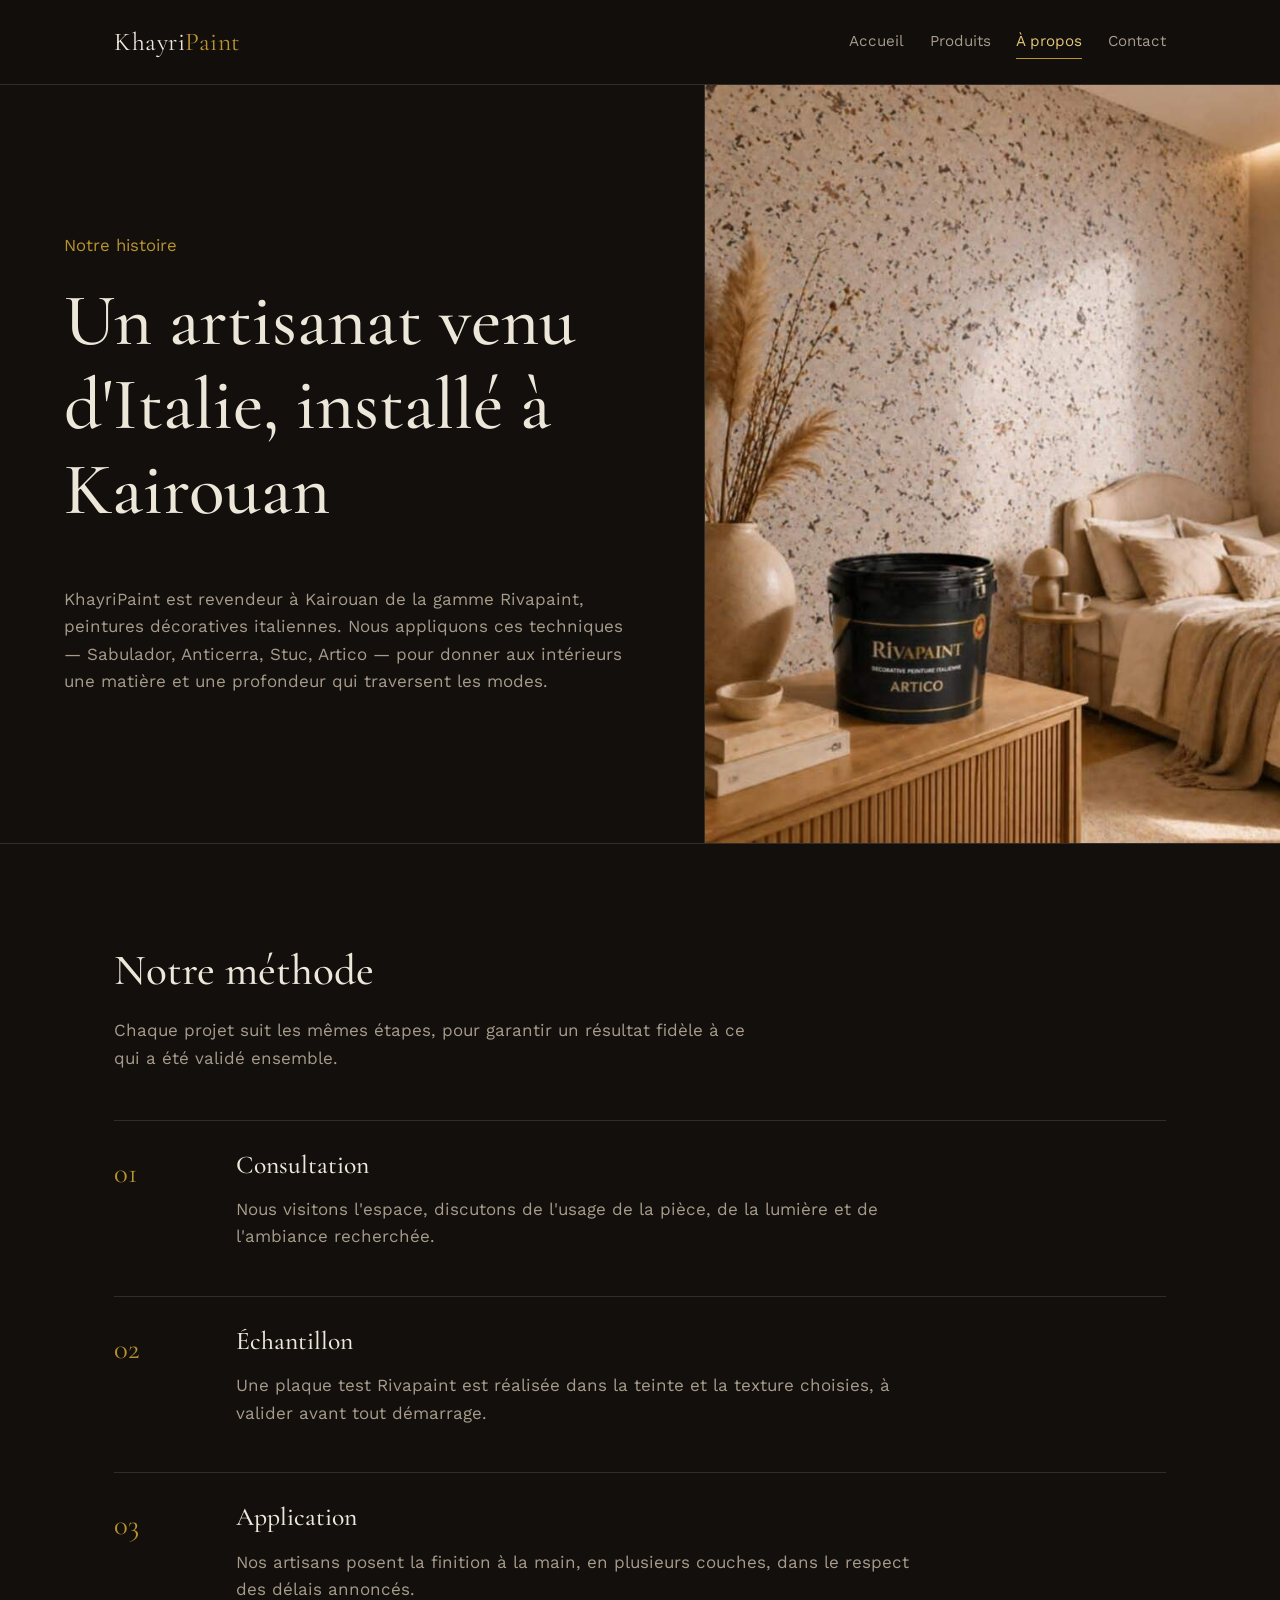
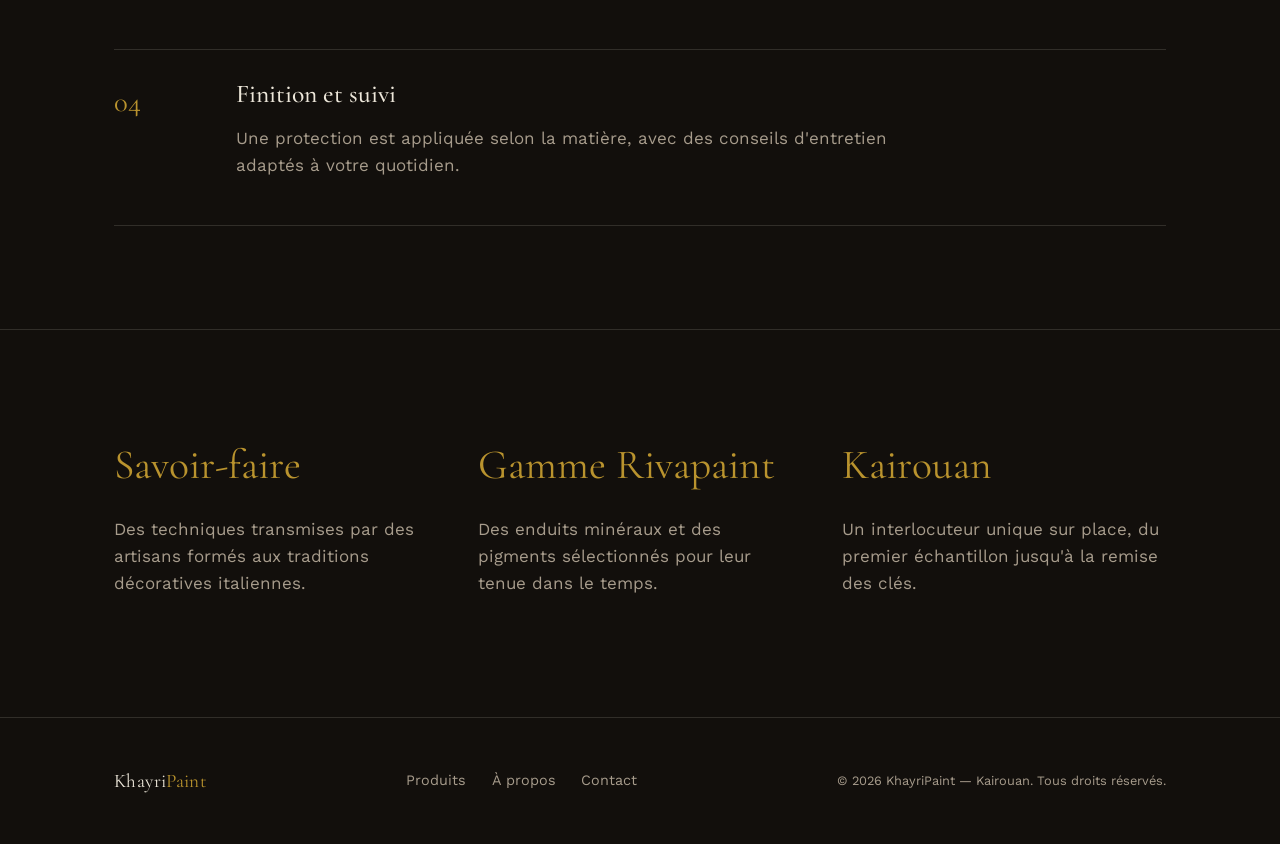
==== apropos.html @ b310d3a9 "Site vitrine KhayriPaint" ====
<!DOCTYPE html>
<html lang="fr">
<head>
<meta charset="UTF-8">
<meta name="viewport" content="width=device-width, initial-scale=1.0">
<title>À propos — KhayriPaint</title>
<meta name="description" content="KhayriPaint, revendeur Rivapaint à Kairouan : notre histoire, notre savoir-faire et notre méthode de travail.">
<link rel="preconnect" href="https://fonts.googleapis.com">
<link href="https://fonts.googleapis.com/css2?family=Cormorant+Garamond:wght@400;500;600&family=Work+Sans:wght@400;500;600&display=swap" rel="stylesheet">
<link rel="stylesheet" href="style.css">
</head>
<body>

<header class="entete">
  <div class="conteneur">
    <a href="index.html" class="marque">Khayri<span>Paint</span></a>
    <nav class="nav-principale" aria-label="Navigation principale">
      <a href="index.html">Accueil</a>
      <a href="produits.html">Produits</a>
      <a href="apropos.html" aria-current="page">À propos</a>
      <a href="contact.html">Contact</a>
    </nav>
    <button class="nav-bascule" aria-label="Ouvrir le menu">☰</button>
  </div>
</header>

<main>

  <section class="heros" style="min-height: 60vh;">
    <div class="heros-texte">
      <p class="amorce">Notre histoire</p>
      <h1>Un artisanat venu d'Italie, installé à Kairouan</h1>
      <p>KhayriPaint est revendeur à Kairouan de la gamme Rivapaint, peintures décoratives italiennes. Nous appliquons ces techniques — Sabulador, Anticerra, Stuc, Artico — pour donner aux intérieurs une matière et une profondeur qui traversent les modes.</p>
    </div>
    <div class="heros-panneau">
      <img src="images/artico-chambre-seau.jpg" alt="Chambre avec mur en finition Rivapaint Artico" style="width:100%; height:100%; object-fit:cover;">
    </div>
  </section>

  <hr class="diviseur">

  <section class="section">
    <div class="conteneur">
      <div class="section-entete">
        <h2>Notre méthode</h2>
        <p>Chaque projet suit les mêmes étapes, pour garantir un résultat fidèle à ce qui a été validé ensemble.</p>
      </div>
      <ol class="liste-etapes">
        <li>
          <span class="num">01</span>
          <div>
            <h3>Consultation</h3>
            <p>Nous visitons l'espace, discutons de l'usage de la pièce, de la lumière et de l'ambiance recherchée.</p>
          </div>
        </li>
        <li>
          <span class="num">02</span>
          <div>
            <h3>Échantillon</h3>
            <p>Une plaque test Rivapaint est réalisée dans la teinte et la texture choisies, à valider avant tout démarrage.</p>
          </div>
        </li>
        <li>
          <span class="num">03</span>
          <div>
            <h3>Application</h3>
            <p>Nos artisans posent la finition à la main, en plusieurs couches, dans le respect des délais annoncés.</p>
          </div>
        </li>
        <li>
          <span class="num">04</span>
          <div>
            <h3>Finition et suivi</h3>
            <p>Une protection est appliquée selon la matière, avec des conseils d'entretien adaptés à votre quotidien.</p>
          </div>
        </li>
      </ol>
    </div>
  </section>

  <hr class="diviseur">

  <section class="section">
    <div class="conteneur">
      <div class="bandeau-atouts">
        <div class="atout">
          <span class="chiffre">Savoir-faire</span>
          <p>Des techniques transmises par des artisans formés aux traditions décoratives italiennes.</p>
        </div>
        <div class="atout">
          <span class="chiffre">Gamme Rivapaint</span>
          <p>Des enduits minéraux et des pigments sélectionnés pour leur tenue dans le temps.</p>
        </div>
        <div class="atout">
          <span class="chiffre">Kairouan</span>
          <p>Un interlocuteur unique sur place, du premier échantillon jusqu'à la remise des clés.</p>
        </div>
      </div>
    </div>
  </section>

</main>

<footer class="pied">
  <div class="conteneur">
    <span class="marque" style="font-size: 1.2rem;">Khayri<span>Paint</span></span>
    <nav class="pied-liens" aria-label="Liens de pied de page">
      <a href="produits.html">Produits</a>
      <a href="apropos.html">À propos</a>
      <a href="contact.html">Contact</a>
    </nav>
    <span class="mentions">© 2026 KhayriPaint — Kairouan. Tous droits réservés.</span>
  </div>
</footer>

<script src="script.js"></script>
</body>
</html>
---- style.css ----
/* ==========================================================================
   KHAYRIPAINT — feuille de style partagée
   Peintures décoratives italiennes (gamme Rivapaint) — Kairouan
   ========================================================================== */

:root {
  /* Couleurs */
  --noir: #120f0c;
  --noir-panneau: #1a1512;
  --or: #b9932e;
  --or-clair: #e4c77a;
  --ivoire: #ede7da;
  --enduit: #8c6a4a;
  --pierre: #a79c8c;
  --ligne: rgba(237, 231, 218, 0.14);

  /* Typographie */
  --police-titre: "Cormorant Garamond", "Times New Roman", serif;
  --police-texte: "Work Sans", "Segoe UI", sans-serif;

  /* Échelle */
  --marge: clamp(1.5rem, 5vw, 5rem);
  --rayon: 2px;
}

* {
  box-sizing: border-box;
}

html {
  scroll-behavior: smooth;
}

body {
  margin: 0;
  background: var(--noir);
  color: var(--ivoire);
  font-family: var(--police-texte);
  font-size: 17px;
  line-height: 1.6;
  -webkit-font-smoothing: antialiased;
}

h1, h2, h3, h4 {
  font-family: var(--police-titre);
  font-weight: 500;
  line-height: 1.15;
  margin: 0 0 0.5em;
  color: var(--ivoire);
}

h1 { font-size: clamp(2.6rem, 6vw, 4.6rem); font-weight: 500; }
h2 { font-size: clamp(1.9rem, 3.4vw, 2.7rem); }
h3 { font-size: clamp(1.3rem, 2vw, 1.6rem); }

p { color: var(--pierre); max-width: 62ch; }

a { color: inherit; text-decoration: none; }

img { max-width: 100%; display: block; }

.conteneur {
  max-width: 1180px;
  margin: 0 auto;
  padding: 0 var(--marge);
}

/* Focus visible pour l'accessibilité clavier */
a:focus-visible,
button:focus-visible,
input:focus-visible,
textarea:focus-visible {
  outline: 2px solid var(--or-clair);
  outline-offset: 3px;
}

@media (prefers-reduced-motion: reduce) {
  * { animation: none !important; transition: none !important; scroll-behavior: auto !important; }
}

/* ---------- En-tête ---------- */
.entete {
  position: sticky;
  top: 0;
  z-index: 50;
  background: rgba(18, 15, 12, 0.92);
  backdrop-filter: blur(6px);
  border-bottom: 1px solid var(--ligne);
}

.entete .conteneur {
  display: flex;
  align-items: center;
  justify-content: space-between;
  height: 84px;
}

.marque {
  font-family: var(--police-titre);
  font-size: 1.6rem;
  letter-spacing: 0.02em;
  color: var(--ivoire);
}

.marque span { color: var(--or); }

.nav-principale {
  display: flex;
  gap: clamp(1.2rem, 2vw, 2.4rem);
}

.nav-principale a {
  font-size: 0.95rem;
  color: var(--pierre);
  padding: 0.3em 0;
  border-bottom: 1px solid transparent;
  transition: color 0.2s ease, border-color 0.2s ease;
}

.nav-principale a:hover,
.nav-principale a[aria-current="page"] {
  color: var(--or-clair);
  border-color: var(--or);
}

.nav-bascule {
  display: none;
  background: none;
  border: 1px solid var(--ligne);
  color: var(--ivoire);
  width: 42px;
  height: 42px;
  border-radius: var(--rayon);
  font-size: 1.2rem;
}

/* ---------- Boutons ---------- */
.bouton {
  display: inline-flex;
  align-items: center;
  gap: 0.6em;
  padding: 0.85em 1.7em;
  font-family: var(--police-texte);
  font-size: 0.95rem;
  border-radius: var(--rayon);
  border: 1px solid transparent;
  cursor: pointer;
  transition: background 0.2s ease, color 0.2s ease, border-color 0.2s ease;
}

.bouton-plein {
  background: var(--or);
  color: var(--noir);
}
.bouton-plein:hover { background: var(--or-clair); }

.bouton-contour {
  border-color: var(--ligne);
  color: var(--ivoire);
}
.bouton-contour:hover { border-color: var(--or); color: var(--or-clair); }

/* ---------- Texture décorative (simule un enduit / grain de pierre) ---------- */
.texture {
  background-color: var(--noir-panneau);
  background-image:
    radial-gradient(circle at 18% 25%, rgba(185, 147, 46, 0.20) 0, transparent 42%),
    radial-gradient(circle at 82% 70%, rgba(140, 106, 74, 0.28) 0, transparent 48%),
    radial-gradient(circle at 50% 100%, rgba(237, 231, 218, 0.05) 0, transparent 60%),
    repeating-linear-gradient(115deg, rgba(237,231,218,0.035) 0 2px, transparent 2px 6px);
}

.texture-marbre {
  background-color: #100d0b;
  background-image:
    linear-gradient(128deg, rgba(237,231,218,0.10) 0%, transparent 22%, transparent 45%, rgba(185,147,46,0.14) 55%, transparent 70%, rgba(237,231,218,0.06) 100%),
    linear-gradient(35deg, transparent 40%, rgba(237,231,218,0.07) 42%, transparent 44%),
    linear-gradient(95deg, transparent 60%, rgba(185,147,46,0.10) 62%, transparent 64%);
}

.texture-sable {
  background-color: #150f0a;
  background-image: radial-gradient(rgba(237,231,218,0.10) 1px, transparent 1.4px);
  background-size: 7px 7px;
}

.texture-stuc {
  background-color: #171310;
  background-image:
    radial-gradient(circle at 30% 30%, rgba(237,231,218,0.08) 0, transparent 30%),
    radial-gradient(circle at 70% 60%, rgba(237,231,218,0.06) 0, transparent 35%),
    radial-gradient(circle at 45% 80%, rgba(185,147,46,0.12) 0, transparent 30%);
}

/* ---------- Hero ---------- */
.heros {
  display: grid;
  grid-template-columns: 1.1fr 0.9fr;
  align-items: stretch;
  min-height: 86vh;
}

.heros-texte {
  display: flex;
  flex-direction: column;
  justify-content: center;
  padding: var(--marge);
}

.heros-texte .amorce {
  color: var(--or);
  font-size: 1.05rem;
  margin-bottom: 1.2rem;
  max-width: 46ch;
}

.heros-actions {
  display: flex;
  gap: 1rem;
  margin-top: 2rem;
  flex-wrap: wrap;
}

.heros-panneau {
  position: relative;
  overflow: hidden;
  border-left: 1px solid var(--ligne);
}

.heros-panneau .etiquette {
  position: absolute;
  left: var(--marge);
  bottom: var(--marge);
  font-family: var(--police-titre);
  font-size: 1.4rem;
  color: var(--ivoire);
}

.heros-panneau .etiquette small {
  display: block;
  font-family: var(--police-texte);
  font-size: 0.82rem;
  color: var(--or-clair);
  margin-top: 0.3em;
}

/* ---------- Sections génériques ---------- */
.section {
  padding: clamp(3.5rem, 8vw, 7rem) 0;
}

.section-entete {
  max-width: 60ch;
  margin-bottom: 3rem;
}

.section-entete p { margin-top: 0.8rem; }

.diviseur {
  height: 1px;
  background: var(--ligne);
  border: none;
  margin: 0;
}

/* ---------- Grille de finitions ---------- */
.grille-finitions {
  display: grid;
  grid-template-columns: repeat(4, 1fr);
  gap: 1px;
  background: var(--ligne);
  border: 1px solid var(--ligne);
}

@media (max-width: 1100px) and (min-width: 901px) {
  .grille-finitions { grid-template-columns: repeat(2, 1fr); }
}

.carte-finition {
  background: var(--noir);
  display: flex;
  flex-direction: column;
}

.carte-finition .vignette {
  height: 220px;
  overflow: hidden;
}

.vignette img {
  width: 100%;
  height: 100%;
  object-fit: cover;
  display: block;
}

.carte-finition .corps {
  padding: 1.8rem;
}

.carte-finition h3 { margin-bottom: 0.5rem; }
.carte-finition p { font-size: 0.95rem; }

/* ---------- Bandeau atouts ---------- */
.bandeau-atouts {
  display: grid;
  grid-template-columns: repeat(3, 1fr);
  gap: 2.5rem;
}

.atout .chiffre {
  font-family: var(--police-titre);
  font-size: 2.6rem;
  color: var(--or);
  display: block;
  margin-bottom: 0.3rem;
}

/* ---------- Étapes (À propos) ---------- */
.liste-etapes {
  list-style: none;
  margin: 0;
  padding: 0;
  border-top: 1px solid var(--ligne);
}

.liste-etapes li {
  display: grid;
  grid-template-columns: 90px 1fr;
  gap: 2rem;
  padding: 1.8rem 0;
  border-bottom: 1px solid var(--ligne);
}

.liste-etapes .num {
  font-family: var(--police-titre);
  font-size: 1.8rem;
  color: var(--or);
}

/* ---------- Formulaire de contact ---------- */
.mise-en-page-contact {
  display: grid;
  grid-template-columns: 1fr 1fr;
  gap: 4rem;
}

.champ {
  margin-bottom: 1.3rem;
  display: flex;
  flex-direction: column;
  gap: 0.5rem;
}

.champ label {
  font-size: 0.88rem;
  color: var(--pierre);
}

.champ input,
.champ textarea {
  background: var(--noir-panneau);
  border: 1px solid var(--ligne);
  border-radius: var(--rayon);
  padding: 0.85em 1em;
  color: var(--ivoire);
  font-family: var(--police-texte);
  font-size: 0.98rem;
}

.champ input:focus,
.champ textarea:focus {
  border-color: var(--or);
}

.duo-teintes {
  display: flex;
  gap: 1rem;
  margin-top: 1.5rem;
}

.duo-teintes figure {
  margin: 0;
  flex: 1;
}

.duo-teintes img {
  width: 100%;
  height: 110px;
  object-fit: cover;
  border-radius: var(--rayon);
  border: 1px solid var(--ligne);
}

.duo-teintes figcaption {
  margin-top: 0.5rem;
  font-size: 0.78rem;
  color: var(--pierre);
}

.bloc-coordonnees dt {
  color: var(--or-clair);
  font-size: 0.85rem;
  margin-top: 1.4rem;
}

.bloc-coordonnees dd {
  margin: 0.25rem 0 0;
  color: var(--ivoire);
}

/* ---------- Pied de page ---------- */
.pied {
  border-top: 1px solid var(--ligne);
  padding: 3rem 0;
}

.pied .conteneur {
  display: flex;
  justify-content: space-between;
  align-items: center;
  flex-wrap: wrap;
  gap: 1.5rem;
}

.pied-liens {
  display: flex;
  gap: 1.6rem;
}

.pied-liens a { color: var(--pierre); font-size: 0.9rem; }
.pied-liens a:hover { color: var(--or-clair); }

.mentions {
  color: var(--pierre);
  font-size: 0.8rem;
}

/* ---------- Utilitaires ---------- */
.centre { text-align: center; margin-left: auto; margin-right: auto; }

/* ---------- Responsive ---------- */
@media (max-width: 900px) {
  .heros { grid-template-columns: 1fr; min-height: auto; }
  .heros-panneau { height: 340px; }
  .grille-finitions { grid-template-columns: 1fr; }
  .bandeau-atouts { grid-template-columns: 1fr; gap: 1.8rem; }
  .mise-en-page-contact { grid-template-columns: 1fr; gap: 2.5rem; }
  .nav-principale {
    display: none;
    position: absolute;
    top: 84px;
    left: 0;
    right: 0;
    flex-direction: column;
    background: var(--noir);
    border-bottom: 1px solid var(--ligne);
    padding: 1.2rem var(--marge) 1.8rem;
    gap: 1rem;
  }
  .nav-principale.ouverte { display: flex; }
  .nav-bascule { display: block; }
}
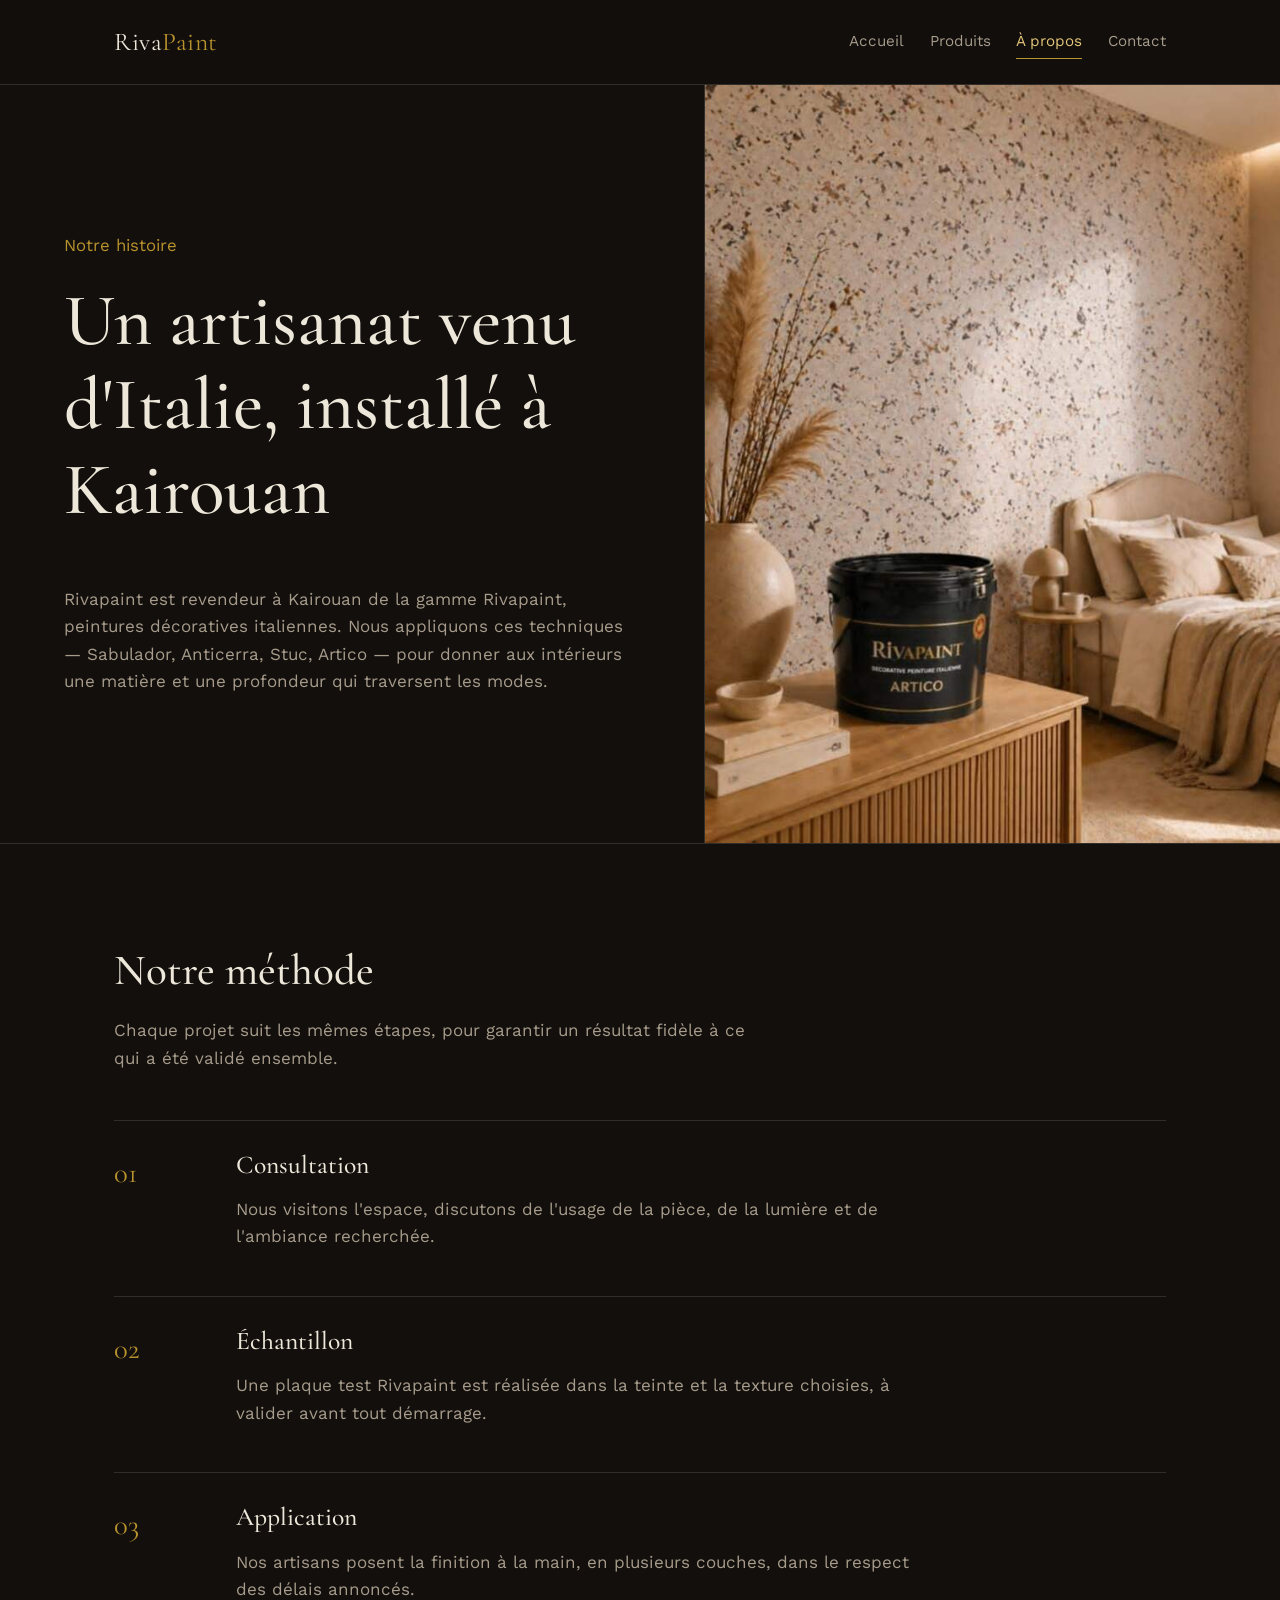
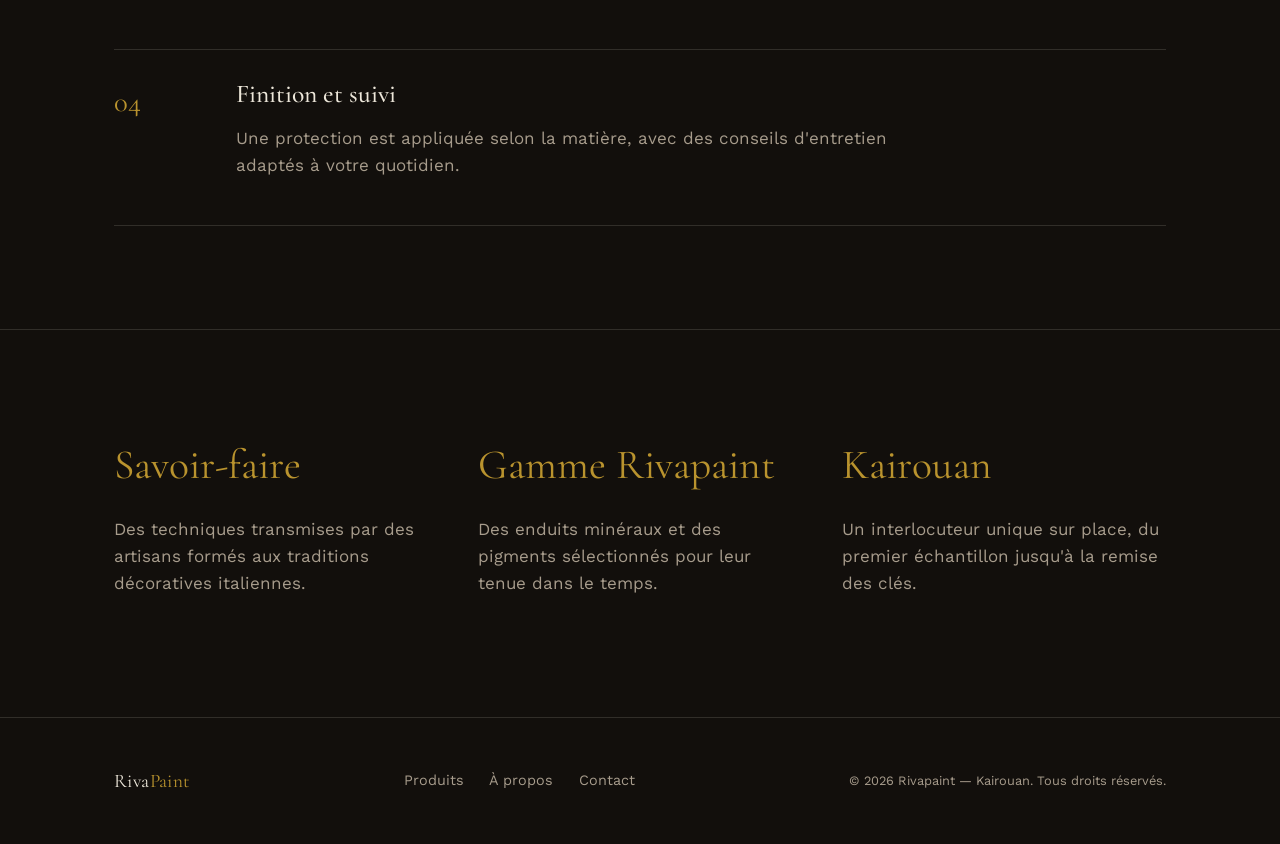
==== commit 64033e07: "Mise à jour du site" ====
--- a/apropos.html
+++ b/apropos.html
@@ -3,8 +3,8 @@
 <head>
 <meta charset="UTF-8">
 <meta name="viewport" content="width=device-width, initial-scale=1.0">
-<title>À propos — KhayriPaint</title>
-<meta name="description" content="KhayriPaint, revendeur Rivapaint à Kairouan : notre histoire, notre savoir-faire et notre méthode de travail.">
+<title>À propos — Rivapaint</title>
+<meta name="description" content="Rivapaint, revendeur Rivapaint à Kairouan : notre histoire, notre savoir-faire et notre méthode de travail.">
 <link rel="preconnect" href="https://fonts.googleapis.com">
 <link href="https://fonts.googleapis.com/css2?family=Cormorant+Garamond:wght@400;500;600&family=Work+Sans:wght@400;500;600&display=swap" rel="stylesheet">
 <link rel="stylesheet" href="style.css">
@@ -13,7 +13,7 @@
 
 <header class="entete">
   <div class="conteneur">
-    <a href="index.html" class="marque">Khayri<span>Paint</span></a>
+    <a href="index.html" class="marque">Riva<span>Paint</span></a>
     <nav class="nav-principale" aria-label="Navigation principale">
       <a href="index.html">Accueil</a>
       <a href="produits.html">Produits</a>
@@ -30,7 +30,7 @@
     <div class="heros-texte">
       <p class="amorce">Notre histoire</p>
       <h1>Un artisanat venu d'Italie, installé à Kairouan</h1>
-      <p>KhayriPaint est revendeur à Kairouan de la gamme Rivapaint, peintures décoratives italiennes. Nous appliquons ces techniques — Sabulador, Anticerra, Stuc, Artico — pour donner aux intérieurs une matière et une profondeur qui traversent les modes.</p>
+      <p>Rivapaint est revendeur à Kairouan de la gamme Rivapaint, peintures décoratives italiennes. Nous appliquons ces techniques — Sabulador, Anticerra, Stuc, Artico — pour donner aux intérieurs une matière et une profondeur qui traversent les modes.</p>
     </div>
     <div class="heros-panneau">
       <img src="images/artico-chambre-seau.jpg" alt="Chambre avec mur en finition Rivapaint Artico" style="width:100%; height:100%; object-fit:cover;">
@@ -103,13 +103,13 @@
 
 <footer class="pied">
   <div class="conteneur">
-    <span class="marque" style="font-size: 1.2rem;">Khayri<span>Paint</span></span>
+    <span class="marque" style="font-size: 1.2rem;">Riva<span>Paint</span></span>
     <nav class="pied-liens" aria-label="Liens de pied de page">
       <a href="produits.html">Produits</a>
       <a href="apropos.html">À propos</a>
       <a href="contact.html">Contact</a>
     </nav>
-    <span class="mentions">© 2026 KhayriPaint — Kairouan. Tous droits réservés.</span>
+    <span class="mentions">© 2026 Rivapaint — Kairouan. Tous droits réservés.</span>
   </div>
 </footer>
 
